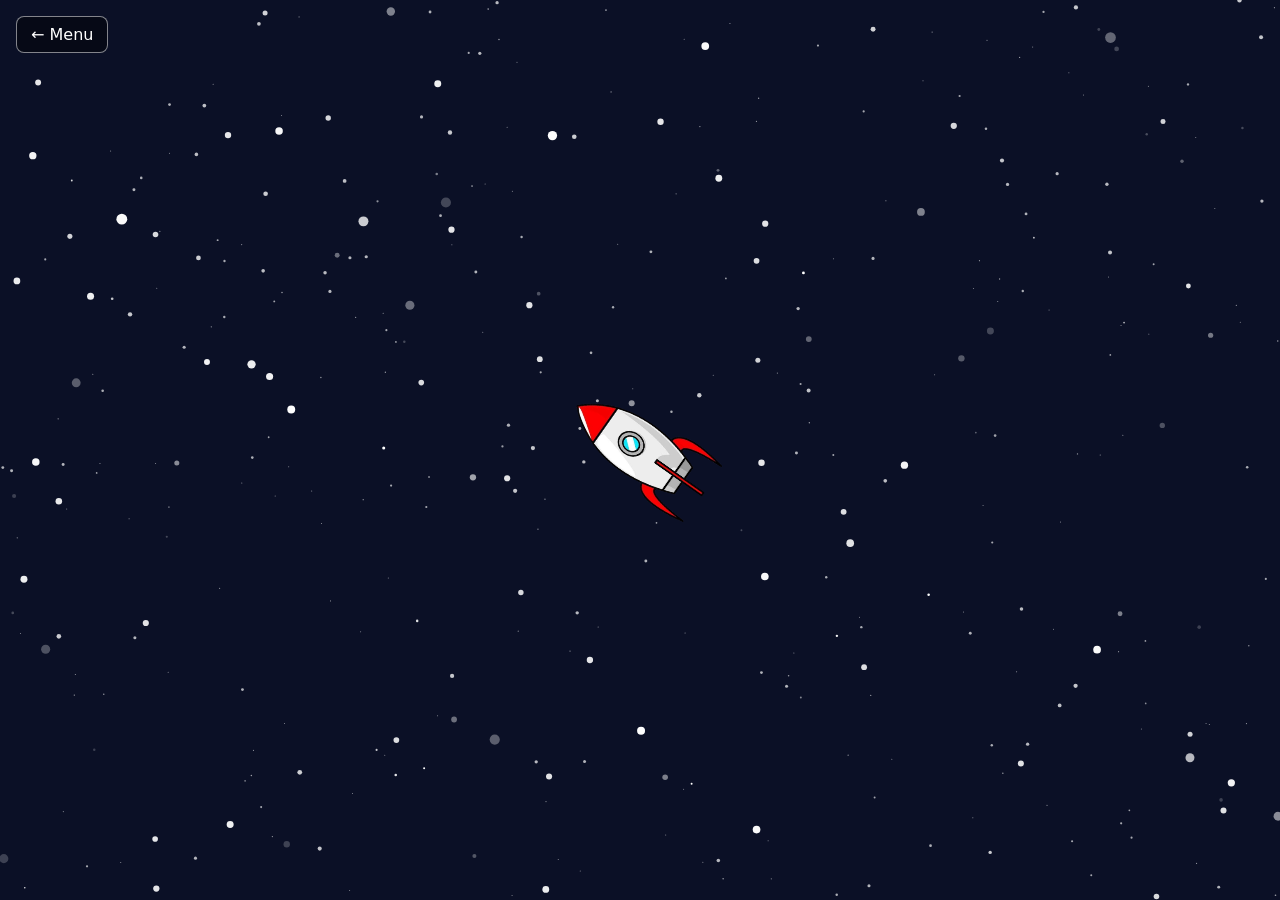
==== space.html @ cb9fdfdb "add space" ====
<!DOCTYPE html>
<html lang="ru">
<head>
  <meta charset="UTF-8">
  <meta name="viewport" content="width=device-width, initial-scale=1.0">
  <title>Space</title>
  <link rel="stylesheet" href="style.css">
</head>
<body>
  <!-- Возврат в меню: кнопка в углу или клавиша Esc -->
  <a class="back" href="index.html">← Menu</a>

  <canvas id="cnvs"></canvas>

  <script>
    addEventListener("keydown", (e) => {
      if (e.code === "Escape") location.href = "index.html";
    });
  </script>
  <script src="game.js"></script>
</body>
</html>
---- style.css ----
/* Общие стили для всех страниц */
body {
  margin: 0;
  background: #000;
  color: #fff;
  font-family: system-ui, sans-serif;
}

canvas {
  display: block; /* убирает лишний отступ снизу под канвасом */
}

/* ===== Стартовая страница (index.html) ===== */
.start {
  min-height: 100vh;
  display: flex;
  flex-direction: column;
  align-items: center;
  justify-content: center;
  gap: 48px;
  background: #0B1026; /* тот же цвет, что и небо в Space */
}

.start h1 {
  margin: 0;
  font-size: 72px;
  letter-spacing: 8px;
}

.menu {
  display: flex;
  flex-wrap: wrap; /* на узком экране кнопки переносятся в столбик */
  justify-content: center;
  gap: 24px;
  padding: 0 16px;
}

/* Кнопки — это ссылки, оформленные как кнопки: каждая ведёт на свою страницу */
.menu a {
  width: 180px;
  padding: 20px 0;
  text-align: center;
  font-size: 24px;
  color: #fff;
  text-decoration: none;
  border: 2px solid #fff;
  border-radius: 12px;
  transition: background 0.15s, color 0.15s, transform 0.15s;
}

.menu a:hover {
  background: #fff;
  color: #0B1026;
  transform: translateY(-3px);
}

/* ===== Кнопка «назад в меню» на страницах с канвасом ===== */
.back {
  position: fixed; /* висит поверх канваса в левом верхнем углу */
  top: 16px;
  left: 16px;
  padding: 8px 14px;
  color: #fff;
  text-decoration: none;
  background: rgba(0, 0, 0, 0.4);
  border: 1px solid rgba(255, 255, 255, 0.5);
  border-radius: 8px;
}

.back:hover {
  background: rgba(255, 255, 255, 0.2);
}
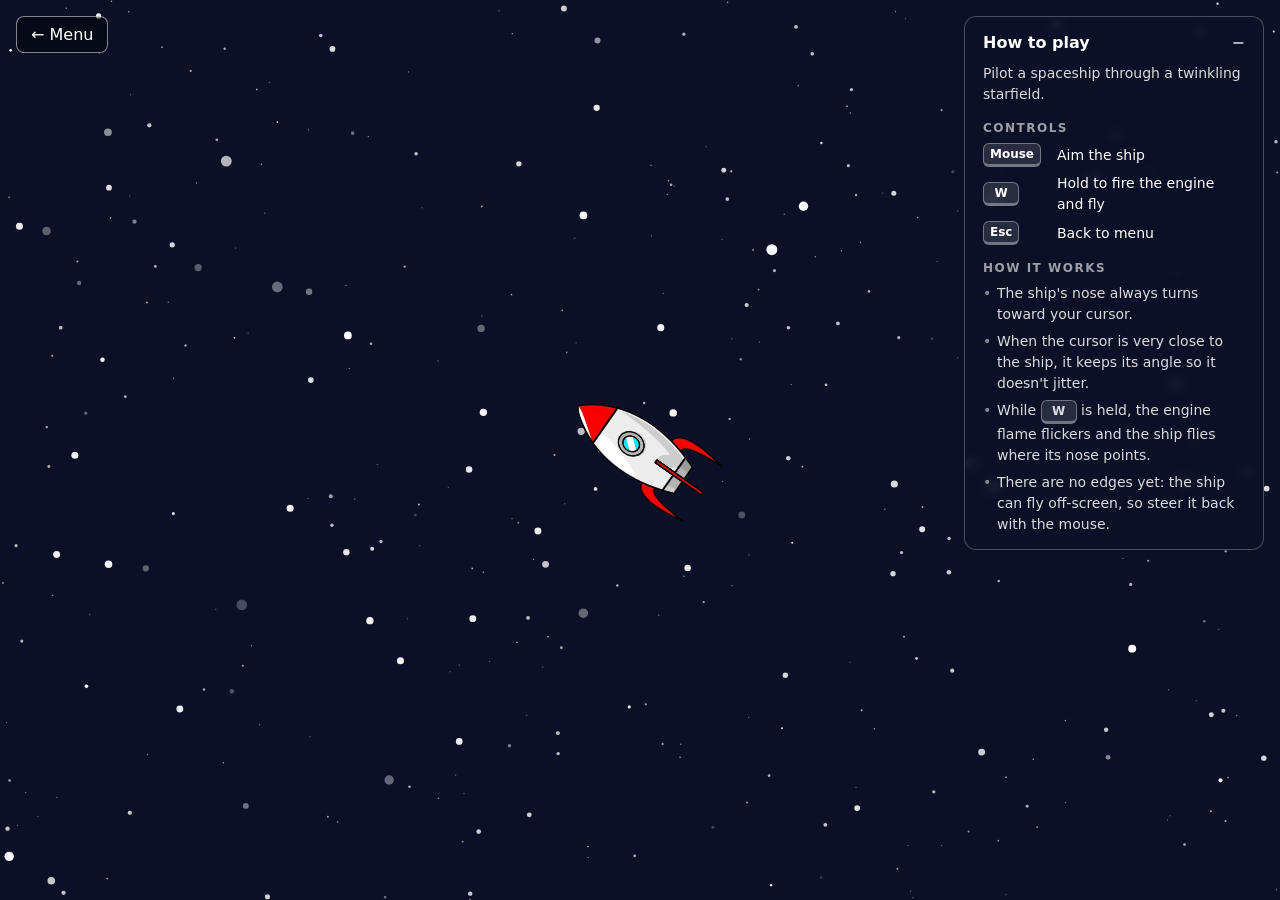
==== commit 3ad1801a: "add how to play blocks" ====
--- a/space.html
+++ b/space.html
@@ -10,6 +10,27 @@
   <!-- Возврат в меню: кнопка в углу или клавиша Esc -->
   <a class="back" href="index.html">← Menu</a>
 
+  <!-- Подсказка по игре. <details> сворачивается кликом по заголовку без всякого JS -->
+  <details class="help" open>
+    <summary>How to play</summary>
+    <p>Pilot a spaceship through a twinkling starfield.</p>
+
+    <h3>Controls</h3>
+    <ul class="controls">
+      <li><span class="keys"><kbd>Mouse</kbd></span> Aim the ship</li>
+      <li><span class="keys"><kbd>W</kbd></span> Hold to fire the engine and fly</li>
+      <li><span class="keys"><kbd>Esc</kbd></span> Back to menu</li>
+    </ul>
+
+    <h3>How it works</h3>
+    <ul class="notes">
+      <li>The ship's nose always turns toward your cursor.</li>
+      <li>When the cursor is very close to the ship, it keeps its angle so it doesn't jitter.</li>
+      <li>While <kbd>W</kbd> is held, the engine flame flickers and the ship flies where its nose points.</li>
+      <li>There are no edges yet: the ship can fly off-screen, so steer it back with the mouse.</li>
+    </ul>
+  </details>
+
   <canvas id="cnvs"></canvas>
 
   <script>
--- a/style.css
+++ b/style.css
@@ -70,3 +70,132 @@
 .back:hover {
   background: rgba(255, 255, 255, 0.2);
 }
+
+/* ===== Блок «How to play» на страницах с канвасом ===== */
+.help {
+  position: fixed; /* висит поверх канваса в правом верхнем углу */
+  top: 16px;
+  right: 16px;
+  box-sizing: border-box;
+  width: 300px;
+  max-width: calc(100vw - 32px);
+  max-height: calc(100vh - 32px);
+  overflow-y: auto; /* на низком экране блок прокручивается, а не обрезается */
+  padding: 14px 18px;
+  font-size: 14px;
+  line-height: 1.5;
+  background: rgba(11, 16, 38, 0.75);
+  border: 1px solid rgba(255, 255, 255, 0.25);
+  border-radius: 12px;
+  backdrop-filter: blur(6px); /* размывает то, что под блоком, — текст легче читать */
+}
+
+/* Свёрнутый блок сжимается до размера заголовка */
+.help:not([open]) {
+  width: auto;
+}
+
+.help summary {
+  display: flex;
+  justify-content: space-between;
+  gap: 16px;
+  font-size: 16px;
+  font-weight: 600;
+  cursor: pointer;
+  list-style: none; /* убираем стандартный треугольник */
+}
+
+.help summary::-webkit-details-marker {
+  display: none; /* то же самое для Safari */
+}
+
+/* Значок справа от заголовка: «−» свернуть, «+» развернуть */
+.help summary::after {
+  content: "−";
+  opacity: 0.7;
+}
+
+.help:not([open]) summary::after {
+  content: "+";
+}
+
+.help p {
+  margin: 8px 0 0;
+  color: rgba(255, 255, 255, 0.85);
+}
+
+.help h3 {
+  margin: 14px 0 6px;
+  font-size: 12px;
+  letter-spacing: 1.5px;
+  text-transform: uppercase;
+  color: rgba(255, 255, 255, 0.6);
+}
+
+.help ul {
+  display: grid;
+  gap: 6px;
+  margin: 0;
+  padding: 0;
+  list-style: none;
+}
+
+/* Строка управления: слева клавиши, справа что они делают */
+.controls li {
+  display: flex;
+  align-items: center;
+  gap: 10px;
+}
+
+.controls .keys {
+  display: flex;
+  gap: 4px;
+  min-width: 64px;
+}
+
+/* Клавиша, нарисованная как кнопка клавиатуры */
+kbd {
+  display: inline-block;
+  min-width: 22px;
+  padding: 1px 6px;
+  font-family: inherit;
+  font-size: 12px;
+  font-weight: 600;
+  text-align: center;
+  background: rgba(255, 255, 255, 0.12);
+  border: 1px solid rgba(255, 255, 255, 0.35);
+  border-bottom-width: 3px; /* толстый низ — будто клавиша объёмная */
+  border-radius: 6px;
+}
+
+/* Цветной квадратик в легенде карты Tank */
+.swatch {
+  display: inline-block;
+  width: 14px;
+  height: 14px;
+  border-radius: 3px;
+}
+
+.notes li {
+  position: relative;
+  padding-left: 14px;
+  color: rgba(255, 255, 255, 0.85);
+}
+
+.notes li::before {
+  content: "•";
+  position: absolute;
+  left: 0;
+  color: rgba(255, 255, 255, 0.5);
+}
+
+/* На узком экране блок уезжает вниз и растягивается, чтобы не наезжать на «← Menu» */
+@media (max-width: 480px) {
+  .help {
+    top: auto;
+    bottom: 16px;
+    left: 16px;
+    width: auto;
+    max-height: 50vh;
+  }
+}
